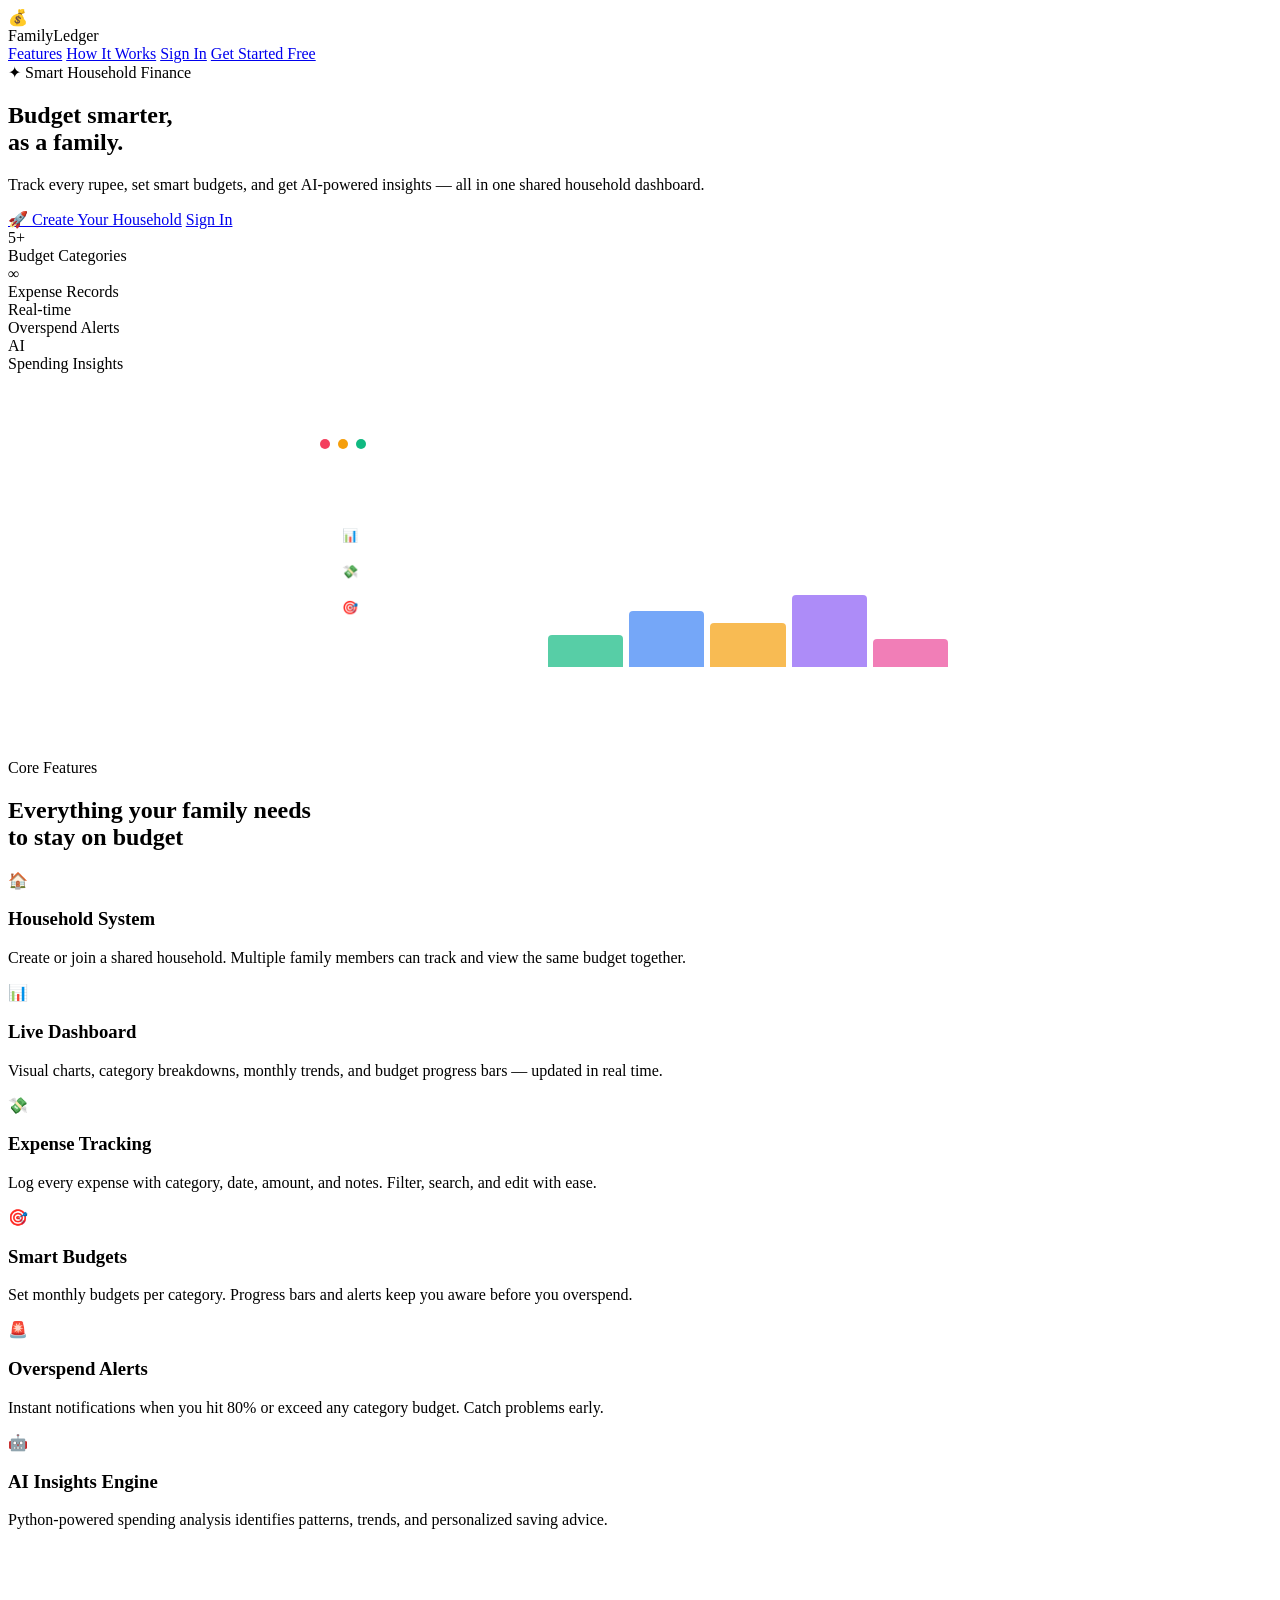
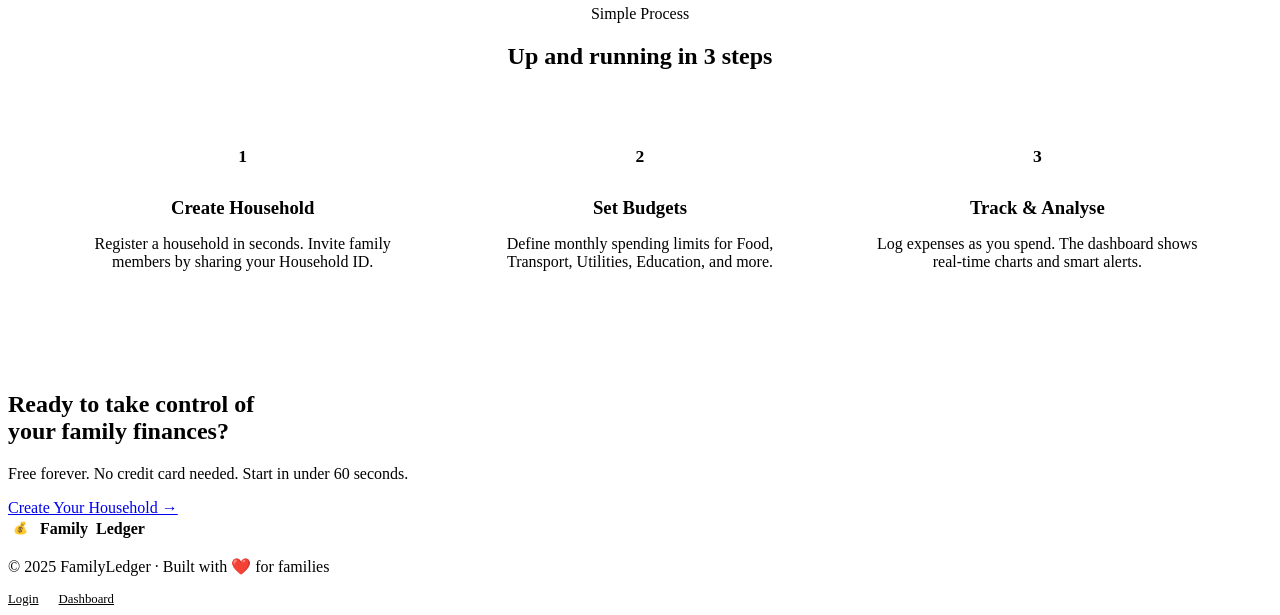
==== index.html @ c8d20b46 "Add files via upload" ====
<!DOCTYPE html>
<html lang="en">
<head>
  <meta charset="UTF-8" />
  <meta name="viewport" content="width=device-width, initial-scale=1.0" />
  <title>FamilyLedger — Smart Family Budget Planner</title>
  <link rel="stylesheet" href="style.css">
  <style>
    .screenshot-mockup {
      background: var(--bg-surface); border: 1px solid var(--border-default);
      border-radius: var(--radius-xl); padding: 20px;
      box-shadow: 0 32px 80px rgba(0,0,0,0.6), var(--shadow-accent);
      max-width: 640px; margin: 40px auto 0;
    }
    .mock-topbar { display:flex; align-items:center; gap:8px; margin-bottom:16px; }
    .mock-dot    { width:10px;height:10px;border-radius:50%; }
    .mock-bars { display:grid; grid-template-columns:repeat(5,1fr); gap:6px; height:80px; align-items:flex-end; }
    .mock-bar  { border-radius:4px 4px 0 0; background: var(--accent); opacity:0.7; }
    .mock-cards{ display:grid;grid-template-columns:repeat(3,1fr);gap:8px;margin-top:12px; }
    .mock-card { background:var(--bg-elevated);border-radius:8px;padding:10px;height:60px; }
    .mock-line { height:6px;background:var(--bg-overlay);border-radius:4px;margin-bottom:6px; }
    .mock-line.w60{width:60%} .mock-line.w80{width:80%} .mock-line.w40{width:40%} .mock-line.accent{background:var(--accent);opacity:0.5;}
    .how-steps { display:grid;grid-template-columns:repeat(3,1fr);gap:24px;margin-top:40px; }
    .how-step  { text-align:center;padding:24px; }
    .how-step .step-num { width:44px;height:44px;border-radius:50%;background:var(--accent-dim);border:1px solid var(--border-accent);color:var(--accent);font-weight:800;font-size:1.1rem;display:flex;align-items:center;justify-content:center;margin:0 auto 14px; }
    .how-step h3 { margin-bottom:8px; }
    @media(max-width:768px){.how-steps,.features-grid{grid-template-columns:1fr}}
  </style>
</head>
<body class="landing-body">

<!-- ─── Navigation ──────────────────────────────────────────── -->
<nav class="landing-nav">
  <div class="nav-logo">
    <div class="logo-icon">💰</div>
    <span>Family<span style="color:var(--accent)">Ledger</span></span>
  </div>
  <div class="nav-links">
    <a href="#features">Features</a>
    <a href="#how">How It Works</a>
    <a href="login.html" class="btn btn-secondary btn-sm">Sign In</a>
    <a href="login.html?tab=create" class="btn btn-primary btn-sm">Get Started Free</a>
  </div>
</nav>

<!-- ─── Hero ─────────────────────────────────────────────────── -->
<section class="hero">
  <div class="hero-bg"></div>
  <div class="hero-grid"></div>
  <div class="hero-content">
    <div class="hero-eyebrow">✦ Smart Household Finance</div>
    <h1>Budget smarter,<br>as a <span>family.</span></h1>
    <p>Track every rupee, set smart budgets, and get AI-powered insights — all in one shared household dashboard.</p>
    <div class="hero-cta">
      <a href="login.html?tab=create" class="btn btn-primary btn-lg">🚀 Create Your Household</a>
      <a href="login.html" class="btn btn-secondary btn-lg">Sign In</a>
    </div>

    <div class="hero-stats">
      <div class="hero-stat"><div class="s-value">5+</div><div class="s-label">Budget Categories</div></div>
      <div class="hero-stat"><div class="s-value">∞</div><div class="s-label">Expense Records</div></div>
      <div class="hero-stat"><div class="s-value">Real-time</div><div class="s-label">Overspend Alerts</div></div>
      <div class="hero-stat"><div class="s-value">AI</div><div class="s-label">Spending Insights</div></div>
    </div>
  </div>
</section>

<!-- ─── Dashboard Preview ───────────────────────────────────── -->
<div style="padding:0 48px 60px;max-width:900px;margin:0 auto;">
  <div class="screenshot-mockup">
    <div class="mock-topbar">
      <div class="mock-dot" style="background:#f43f5e"></div>
      <div class="mock-dot" style="background:#f59e0b"></div>
      <div class="mock-dot" style="background:#10b981"></div>
      <div style="flex:1;height:22px;background:var(--bg-elevated);border-radius:4px;margin-left:8px"></div>
    </div>
    <div style="display:flex;gap:12px">
      <div style="width:180px;background:var(--bg-elevated);border-radius:8px;padding:12px;flex-shrink:0">
        <div style="display:flex;align-items:center;gap:8px;margin-bottom:14px">
          <div style="width:24px;height:24px;background:linear-gradient(135deg,var(--accent),#0ea5e9);border-radius:5px"></div>
          <div class="mock-line w80" style="height:8px;margin:0"></div>
        </div>
        <div style="display:flex;flex-direction:column;gap:6px">
          <div style="background:var(--accent-dim);border-radius:5px;padding:7px 10px;display:flex;align-items:center;gap:7px"><span style="font-size:13px">📊</span><div class="mock-line w80" style="margin:0;height:7px;background:var(--accent);opacity:0.4"></div></div>
          <div style="padding:7px 10px;display:flex;align-items:center;gap:7px"><span style="font-size:13px">💸</span><div class="mock-line w60" style="margin:0;height:7px"></div></div>
          <div style="padding:7px 10px;display:flex;align-items:center;gap:7px"><span style="font-size:13px">🎯</span><div class="mock-line w80" style="margin:0;height:7px"></div></div>
        </div>
      </div>
      <div style="flex:1">
        <div class="mock-cards" style="margin-bottom:12px">
          <div class="mock-card"><div class="mock-line w40"></div><div class="mock-line w80 accent"></div></div>
          <div class="mock-card"><div class="mock-line w60"></div><div class="mock-line w40 accent"></div></div>
          <div class="mock-card"><div class="mock-line w40"></div><div class="mock-line w60 accent"></div></div>
        </div>
        <div style="background:var(--bg-elevated);border-radius:8px;padding:12px">
          <div class="mock-bars">
            <div class="mock-bar" style="height:40%;background:#10b981"></div>
            <div class="mock-bar" style="height:70%;background:#3b82f6"></div>
            <div class="mock-bar" style="height:55%;background:#f59e0b"></div>
            <div class="mock-bar" style="height:90%;background:#8b5cf6"></div>
            <div class="mock-bar" style="height:35%;background:#ec4899"></div>
          </div>
        </div>
      </div>
    </div>
  </div>
</div>

<!-- ─── Features ─────────────────────────────────────────────── -->
<section class="features-section" id="features">
  <div class="section-label label">Core Features</div>
  <h2>Everything your family needs<br>to stay on budget</h2>
  <div class="features-grid">
    <div class="feature-card">
      <div class="feature-icon">🏠</div>
      <h3>Household System</h3>
      <p>Create or join a shared household. Multiple family members can track and view the same budget together.</p>
    </div>
    <div class="feature-card">
      <div class="feature-icon">📊</div>
      <h3>Live Dashboard</h3>
      <p>Visual charts, category breakdowns, monthly trends, and budget progress bars — updated in real time.</p>
    </div>
    <div class="feature-card">
      <div class="feature-icon">💸</div>
      <h3>Expense Tracking</h3>
      <p>Log every expense with category, date, amount, and notes. Filter, search, and edit with ease.</p>
    </div>
    <div class="feature-card">
      <div class="feature-icon">🎯</div>
      <h3>Smart Budgets</h3>
      <p>Set monthly budgets per category. Progress bars and alerts keep you aware before you overspend.</p>
    </div>
    <div class="feature-card">
      <div class="feature-icon">🚨</div>
      <h3>Overspend Alerts</h3>
      <p>Instant notifications when you hit 80% or exceed any category budget. Catch problems early.</p>
    </div>
    <div class="feature-card">
      <div class="feature-icon">🤖</div>
      <h3>AI Insights Engine</h3>
      <p>Python-powered spending analysis identifies patterns, trends, and personalized saving advice.</p>
    </div>
  </div>
</section>

<!-- ─── How It Works ──────────────────────────────────────────── -->
<section style="padding:60px 48px;max-width:1200px;margin:0 auto" id="how">
  <div class="section-label label" style="text-align:center;margin-bottom:8px">Simple Process</div>
  <h2 style="text-align:center">Up and running in 3 steps</h2>
  <div class="how-steps">
    <div class="how-step">
      <div class="step-num">1</div>
      <h3>Create Household</h3>
      <p>Register a household in seconds. Invite family members by sharing your Household ID.</p>
    </div>
    <div class="how-step">
      <div class="step-num">2</div>
      <h3>Set Budgets</h3>
      <p>Define monthly spending limits for Food, Transport, Utilities, Education, and more.</p>
    </div>
    <div class="how-step">
      <div class="step-num">3</div>
      <h3>Track & Analyse</h3>
      <p>Log expenses as you spend. The dashboard shows real-time charts and smart alerts.</p>
    </div>
  </div>
</section>

<!-- ─── CTA ───────────────────────────────────────────────────── -->
<section class="cta-section">
  <h2>Ready to take control of<br>your family finances?</h2>
  <p>Free forever. No credit card needed. Start in under 60 seconds.</p>
  <a href="login.html?tab=create" class="btn btn-primary btn-lg">Create Your Household →</a>
</section>

<!-- ─── Footer ────────────────────────────────────────────────── -->
<footer class="landing-footer">
  <div style="display:flex;align-items:center;gap:8px;font-weight:700">
    <div style="width:24px;height:24px;background:linear-gradient(135deg,var(--accent),#0ea5e9);border-radius:5px;display:flex;align-items:center;justify-content:center;font-size:12px">💰</div>
    Family<span style="color:var(--accent)">Ledger</span>
  </div>
  <p>© 2025 FamilyLedger · Built with ❤️ for families</p>
  <div style="display:flex;gap:20px">
    <a href="login.html" style="font-size:0.8rem;color:var(--text-muted)">Login</a>
    <a href="dashboard.html" style="font-size:0.8rem;color:var(--text-muted)">Dashboard</a>
  </div>
</footer>

</body>
</html>
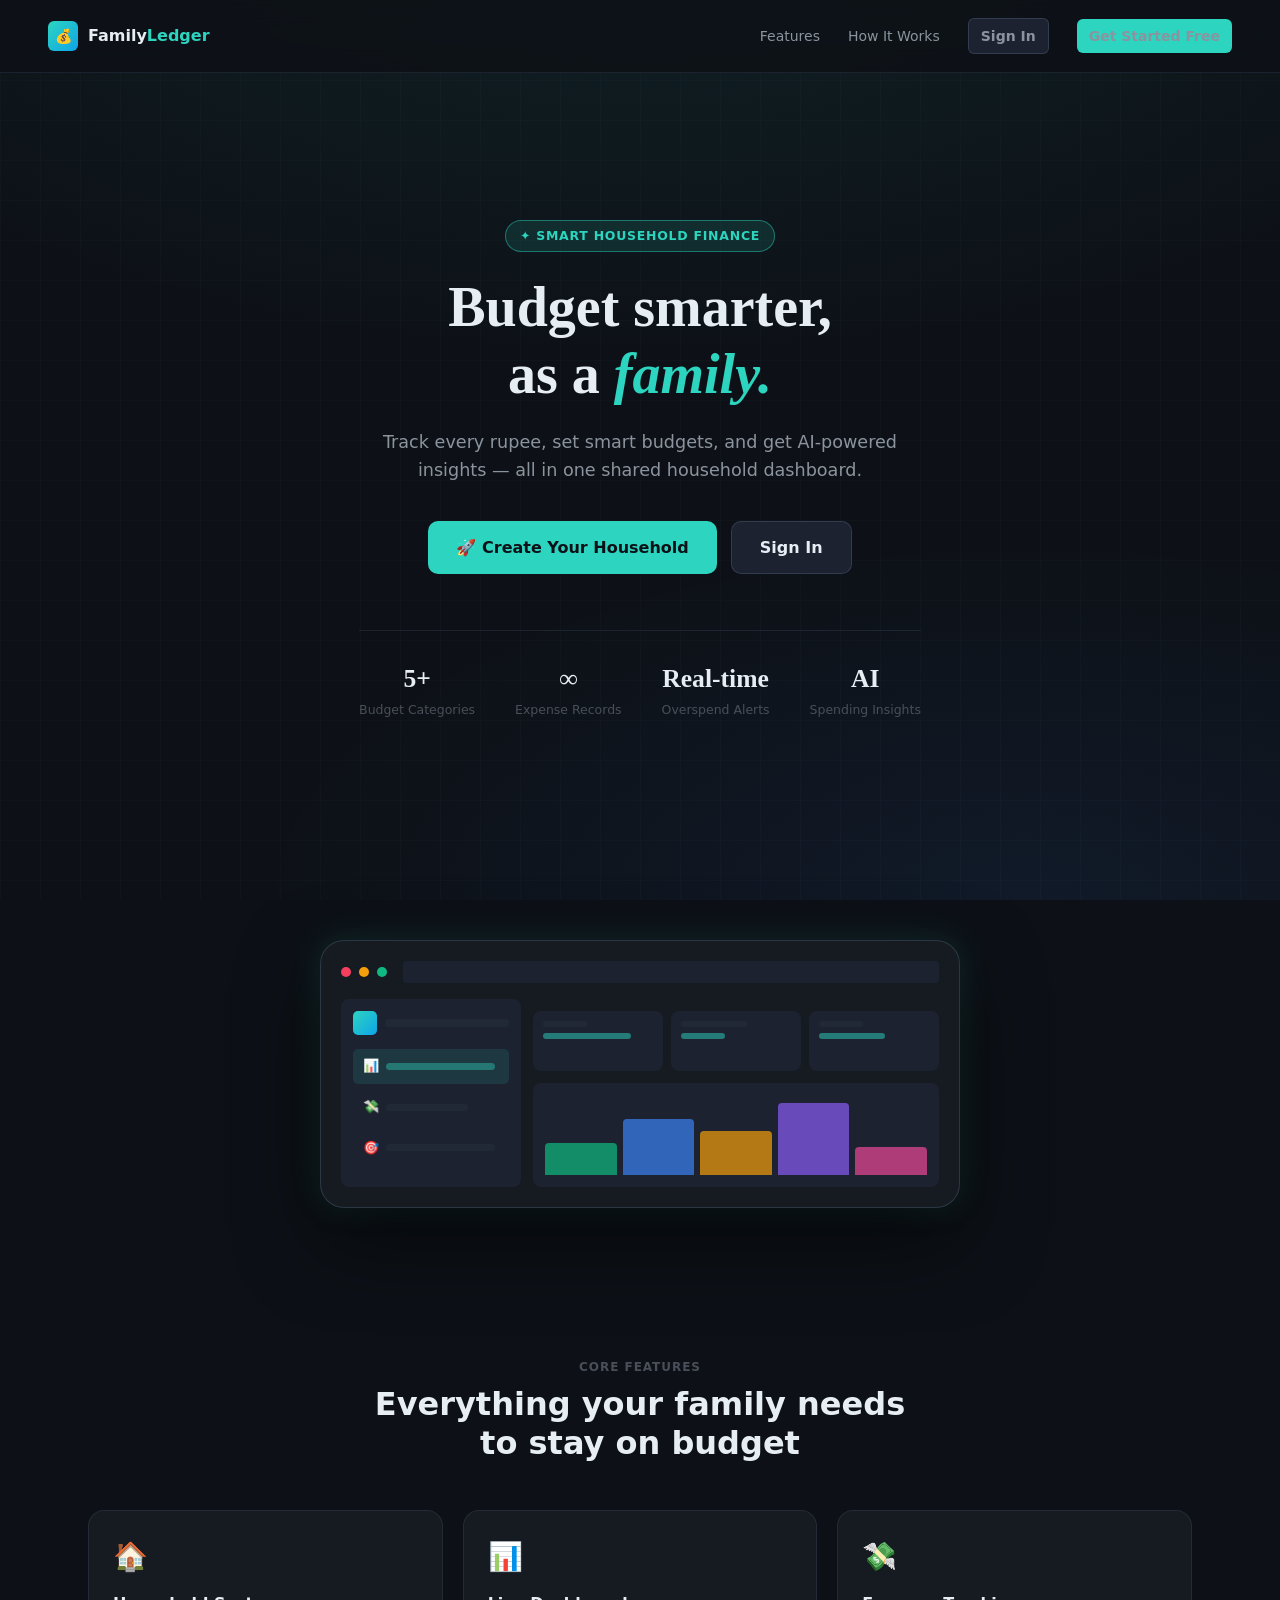
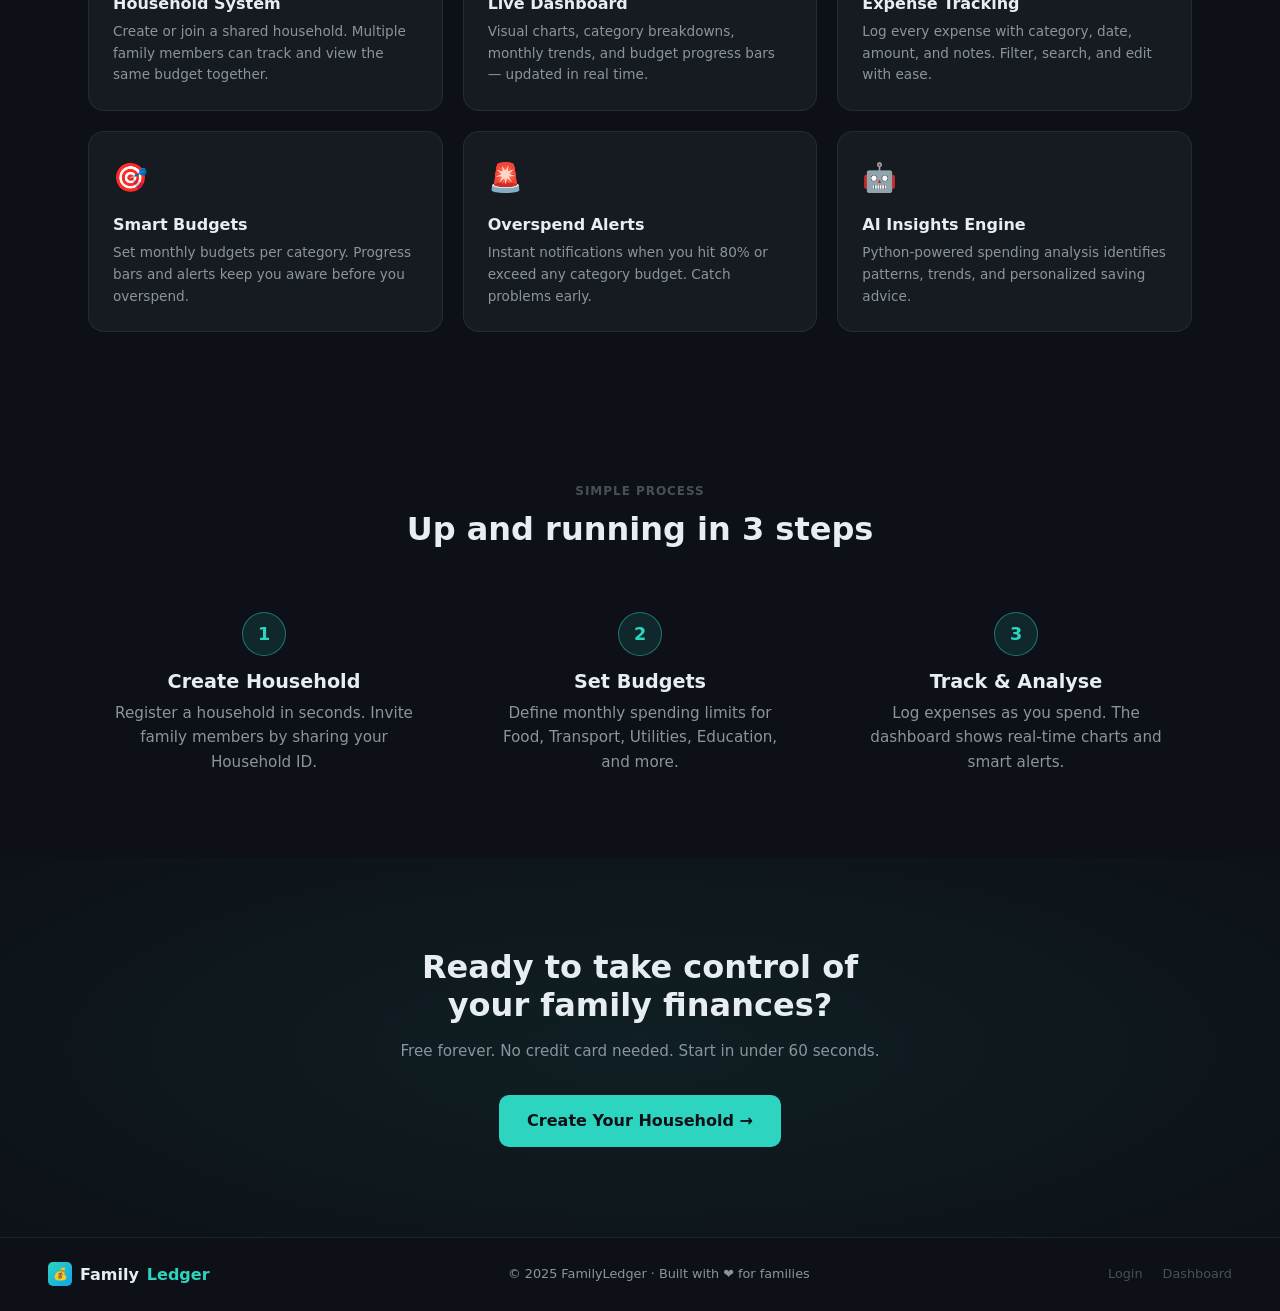
==== commit 4ed21e6d: "Update stylesheet link to use css directory" ====
--- a/index.html
+++ b/index.html
@@ -4,7 +4,7 @@
   <meta charset="UTF-8" />
   <meta name="viewport" content="width=device-width, initial-scale=1.0" />
   <title>FamilyLedger — Smart Family Budget Planner</title>
-  <link rel="stylesheet" href="style.css">
+  <link rel="stylesheet" href="css/style.css" />
   <style>
     .screenshot-mockup {
       background: var(--bg-surface); border: 1px solid var(--border-default);
--- a/css/style.css
+++ b/css/style.css
@@ -0,0 +1,697 @@
+/* ============================================================
+   Family Budget Planner — Global Stylesheet
+   Design System: Refined Financial SaaS
+   Aesthetic: Premium dark slate + teal accent
+   ============================================================ */
+
+@import url('https://fonts.googleapis.com/css2?family=DM+Serif+Display:ital@0;1&family=DM+Sans:ital,opsz,wght@0,9..40,300;0,9..40,400;0,9..40,500;0,9..40,600;1,9..40,400&display=swap');
+
+/* ─── CSS Variables ─────────────────────────────────────────── */
+:root {
+  --bg-base:        #0d1117;
+  --bg-surface:     #161b22;
+  --bg-elevated:    #1c2230;
+  --bg-overlay:     #212836;
+
+  --border-subtle:  rgba(99,119,147,0.18);
+  --border-default: rgba(99,119,147,0.30);
+  --border-accent:  rgba(45,212,191,0.45);
+
+  --text-primary:   #e6edf3;
+  --text-secondary: #8b949e;
+  --text-muted:     #484f58;
+  --text-inverse:   #0d1117;
+
+  --accent:         #2dd4bf;       /* teal */
+  --accent-dim:     rgba(45,212,191,0.12);
+  --accent-glow:    rgba(45,212,191,0.25);
+
+  --green:          #10b981;
+  --green-dim:      rgba(16,185,129,0.12);
+  --red:            #f43f5e;
+  --red-dim:        rgba(244,63,94,0.12);
+  --amber:          #f59e0b;
+  --amber-dim:      rgba(245,158,11,0.12);
+  --blue:           #3b82f6;
+  --blue-dim:       rgba(59,130,246,0.12);
+  --purple:         #8b5cf6;
+  --purple-dim:     rgba(139,92,246,0.12);
+  --pink:           #ec4899;
+  --pink-dim:       rgba(236,72,153,0.12);
+
+  --font-display:   'DM Serif Display', Georgia, serif;
+  --font-body:      'DM Sans', system-ui, sans-serif;
+
+  --radius-sm:      6px;
+  --radius-md:      10px;
+  --radius-lg:      16px;
+  --radius-xl:      24px;
+
+  --shadow-sm:      0 1px 3px rgba(0,0,0,0.4);
+  --shadow-md:      0 4px 16px rgba(0,0,0,0.5);
+  --shadow-lg:      0 12px 40px rgba(0,0,0,0.6);
+  --shadow-accent:  0 0 32px rgba(45,212,191,0.15);
+
+  --sidebar-w:      240px;
+  --topbar-h:       64px;
+  --transition:     all 0.2s cubic-bezier(0.4,0,0.2,1);
+}
+
+/* ─── Reset ─────────────────────────────────────────────────── */
+*, *::before, *::after { box-sizing: border-box; margin: 0; padding: 0; }
+html { font-size: 16px; scroll-behavior: smooth; }
+body {
+  font-family: var(--font-body);
+  background: var(--bg-base);
+  color: var(--text-primary);
+  line-height: 1.6;
+  min-height: 100vh;
+  -webkit-font-smoothing: antialiased;
+}
+a { color: inherit; text-decoration: none; }
+button { cursor: pointer; font-family: inherit; }
+input, select, textarea { font-family: inherit; }
+img { max-width: 100%; }
+ul { list-style: none; }
+
+/* ─── Typography ─────────────────────────────────────────────── */
+h1, h2, h3, h4, h5 { line-height: 1.2; font-weight: 600; }
+h1 { font-family: var(--font-display); font-size: clamp(2rem, 5vw, 3.5rem); }
+h2 { font-size: clamp(1.4rem, 3vw, 2rem); }
+h3 { font-size: 1.2rem; }
+h4 { font-size: 1rem; }
+p  { color: var(--text-secondary); font-size: 0.95rem; }
+.label { font-size: 0.75rem; font-weight: 600; letter-spacing: 0.08em; text-transform: uppercase; color: var(--text-muted); }
+.mono  { font-family: 'DM Mono', 'Courier New', monospace; }
+
+/* ─── Layout Shell ───────────────────────────────────────────── */
+.app-shell {
+  display: flex;
+  min-height: 100vh;
+}
+
+/* ─── Sidebar ────────────────────────────────────────────────── */
+.sidebar {
+  width: var(--sidebar-w);
+  background: var(--bg-surface);
+  border-right: 1px solid var(--border-subtle);
+  display: flex;
+  flex-direction: column;
+  position: fixed;
+  top: 0; left: 0;
+  height: 100vh;
+  z-index: 100;
+  transition: var(--transition);
+  overflow: hidden;
+}
+.sidebar-logo {
+  display: flex;
+  align-items: center;
+  gap: 10px;
+  padding: 20px 20px 16px;
+  border-bottom: 1px solid var(--border-subtle);
+}
+.sidebar-logo .logo-icon {
+  width: 34px; height: 34px;
+  background: linear-gradient(135deg, var(--accent), #0ea5e9);
+  border-radius: var(--radius-sm);
+  display: flex; align-items: center; justify-content: center;
+  font-size: 16px; flex-shrink: 0;
+}
+.sidebar-logo .logo-text { font-weight: 700; font-size: 0.88rem; line-height: 1.2; }
+.sidebar-logo .logo-text span { color: var(--accent); }
+
+.sidebar-nav { flex: 1; padding: 12px 10px; overflow-y: auto; }
+.nav-section { margin-bottom: 20px; }
+.nav-section-label {
+  font-size: 0.68rem; font-weight: 700; letter-spacing: 0.1em;
+  text-transform: uppercase; color: var(--text-muted);
+  padding: 0 10px; margin-bottom: 4px;
+}
+.nav-item {
+  display: flex; align-items: center; gap: 10px;
+  padding: 9px 10px; border-radius: var(--radius-sm);
+  font-size: 0.875rem; font-weight: 500;
+  color: var(--text-secondary);
+  transition: var(--transition);
+  cursor: pointer; position: relative;
+}
+.nav-item:hover { background: var(--bg-elevated); color: var(--text-primary); }
+.nav-item.active {
+  background: var(--accent-dim);
+  color: var(--accent);
+  border: 1px solid var(--border-accent);
+}
+.nav-item .nav-icon { font-size: 16px; width: 20px; text-align: center; }
+.nav-item .nav-badge {
+  margin-left: auto;
+  background: var(--red);
+  color: white; font-size: 0.65rem; font-weight: 700;
+  padding: 2px 6px; border-radius: 100px;
+}
+
+.sidebar-footer {
+  padding: 12px 10px 16px;
+  border-top: 1px solid var(--border-subtle);
+}
+.household-chip {
+  display: flex; align-items: center; gap: 8px;
+  background: var(--bg-elevated);
+  border: 1px solid var(--border-default);
+  border-radius: var(--radius-sm);
+  padding: 8px 10px; cursor: pointer;
+  transition: var(--transition);
+}
+.household-chip:hover { border-color: var(--border-accent); }
+.household-chip .hh-avatar {
+  width: 28px; height: 28px;
+  background: linear-gradient(135deg, var(--purple), var(--blue));
+  border-radius: 50%;
+  display: flex; align-items: center; justify-content: center;
+  font-size: 12px; font-weight: 700; flex-shrink: 0;
+}
+.household-chip .hh-info { flex: 1; min-width: 0; }
+.household-chip .hh-name { font-size: 0.8rem; font-weight: 600; white-space: nowrap; overflow: hidden; text-overflow: ellipsis; }
+.household-chip .hh-role { font-size: 0.68rem; color: var(--text-muted); }
+
+/* ─── Main Content ───────────────────────────────────────────── */
+.main-content {
+  margin-left: var(--sidebar-w);
+  flex: 1;
+  min-height: 100vh;
+  display: flex;
+  flex-direction: column;
+}
+
+/* ─── Topbar ─────────────────────────────────────────────────── */
+.topbar {
+  height: var(--topbar-h);
+  background: var(--bg-surface);
+  border-bottom: 1px solid var(--border-subtle);
+  display: flex; align-items: center; justify-content: space-between;
+  padding: 0 28px;
+  position: sticky; top: 0; z-index: 50;
+}
+.topbar-left { display: flex; align-items: center; gap: 12px; }
+.topbar-title { font-size: 1rem; font-weight: 600; }
+.topbar-subtitle { font-size: 0.8rem; color: var(--text-muted); }
+.topbar-right { display: flex; align-items: center; gap: 12px; }
+
+/* ─── Page Content ───────────────────────────────────────────── */
+.page-content { flex: 1; padding: 28px; overflow-y: auto; }
+.page-header { margin-bottom: 28px; }
+.page-header h2 { margin-bottom: 4px; }
+
+/* ─── Card ───────────────────────────────────────────────────── */
+.card {
+  background: var(--bg-surface);
+  border: 1px solid var(--border-subtle);
+  border-radius: var(--radius-lg);
+  padding: 22px;
+  transition: var(--transition);
+}
+.card:hover { border-color: var(--border-default); }
+.card-header {
+  display: flex; align-items: flex-start; justify-content: space-between;
+  margin-bottom: 18px;
+}
+.card-title { font-size: 0.9rem; font-weight: 600; color: var(--text-primary); }
+.card-subtitle { font-size: 0.78rem; color: var(--text-muted); margin-top: 2px; }
+
+/* ─── Stat Card ──────────────────────────────────────────────── */
+.stat-card {
+  background: var(--bg-surface);
+  border: 1px solid var(--border-subtle);
+  border-radius: var(--radius-lg);
+  padding: 22px;
+  transition: var(--transition);
+  position: relative;
+  overflow: hidden;
+}
+.stat-card::before {
+  content: '';
+  position: absolute;
+  top: 0; left: 0; right: 0; height: 2px;
+  background: var(--accent-color, var(--accent));
+  opacity: 0.7;
+}
+.stat-card:hover { transform: translateY(-2px); box-shadow: var(--shadow-md); }
+.stat-card .stat-icon {
+  width: 38px; height: 38px;
+  background: var(--icon-bg, var(--accent-dim));
+  border-radius: var(--radius-sm);
+  display: flex; align-items: center; justify-content: center;
+  font-size: 18px; margin-bottom: 14px;
+}
+.stat-card .stat-value {
+  font-size: 1.8rem; font-weight: 700;
+  font-family: var(--font-display);
+  letter-spacing: -0.02em;
+  margin-bottom: 4px;
+}
+.stat-card .stat-label { font-size: 0.78rem; color: var(--text-muted); font-weight: 500; }
+.stat-card .stat-delta {
+  font-size: 0.75rem; font-weight: 600;
+  margin-top: 8px;
+  display: inline-flex; align-items: center; gap: 4px;
+  padding: 2px 8px; border-radius: 100px;
+}
+.stat-card .stat-delta.up { background: var(--green-dim); color: var(--green); }
+.stat-card .stat-delta.down { background: var(--red-dim); color: var(--red); }
+.stat-card .stat-delta.neutral { background: var(--amber-dim); color: var(--amber); }
+
+/* ─── Grid System ────────────────────────────────────────────── */
+.grid { display: grid; gap: 20px; }
+.grid-2 { grid-template-columns: repeat(2, 1fr); }
+.grid-3 { grid-template-columns: repeat(3, 1fr); }
+.grid-4 { grid-template-columns: repeat(4, 1fr); }
+.grid-cols-3-2 { grid-template-columns: 3fr 2fr; }
+.grid-cols-2-1 { grid-template-columns: 2fr 1fr; }
+
+/* ─── Buttons ────────────────────────────────────────────────── */
+.btn {
+  display: inline-flex; align-items: center; gap: 8px;
+  padding: 9px 18px; border-radius: var(--radius-sm);
+  font-size: 0.875rem; font-weight: 600;
+  border: none; transition: var(--transition);
+  white-space: nowrap;
+}
+.btn-primary {
+  background: var(--accent);
+  color: var(--text-inverse);
+}
+.btn-primary:hover { background: #14b8a6; box-shadow: var(--shadow-accent); }
+.btn-secondary {
+  background: var(--bg-elevated);
+  color: var(--text-primary);
+  border: 1px solid var(--border-default);
+}
+.btn-secondary:hover { border-color: var(--accent); color: var(--accent); }
+.btn-danger {
+  background: var(--red-dim);
+  color: var(--red);
+  border: 1px solid rgba(244,63,94,0.2);
+}
+.btn-danger:hover { background: var(--red); color: white; }
+.btn-ghost { background: transparent; color: var(--text-secondary); padding: 8px 12px; }
+.btn-ghost:hover { background: var(--bg-elevated); color: var(--text-primary); }
+.btn-icon { padding: 8px; border-radius: var(--radius-sm); }
+.btn-sm { padding: 6px 12px; font-size: 0.8rem; }
+.btn-lg { padding: 13px 28px; font-size: 1rem; border-radius: var(--radius-md); }
+
+/* ─── Form Elements ──────────────────────────────────────────── */
+.form-group { margin-bottom: 18px; }
+.form-label {
+  display: block; margin-bottom: 7px;
+  font-size: 0.82rem; font-weight: 600;
+  color: var(--text-secondary);
+}
+.form-label .required { color: var(--red); margin-left: 3px; }
+.form-input, .form-select, .form-textarea {
+  width: 100%;
+  background: var(--bg-elevated);
+  border: 1px solid var(--border-default);
+  border-radius: var(--radius-sm);
+  padding: 10px 14px;
+  font-size: 0.9rem;
+  color: var(--text-primary);
+  transition: var(--transition);
+  outline: none;
+  appearance: none;
+}
+.form-input:focus, .form-select:focus, .form-textarea:focus {
+  border-color: var(--accent);
+  box-shadow: 0 0 0 3px var(--accent-glow);
+}
+.form-input::placeholder, .form-textarea::placeholder { color: var(--text-muted); }
+.form-select { background-image: url("data:image/svg+xml,%3Csvg xmlns='http://www.w3.org/2000/svg' width='12' height='12' viewBox='0 0 24 24' fill='none' stroke='%238b949e' stroke-width='2'%3E%3Cpath d='M6 9l6 6 6-6'/%3E%3C/svg%3E"); background-repeat: no-repeat; background-position: right 12px center; padding-right: 36px; }
+.form-textarea { resize: vertical; min-height: 90px; }
+.form-hint { font-size: 0.75rem; color: var(--text-muted); margin-top: 5px; }
+.form-error { font-size: 0.75rem; color: var(--red); margin-top: 5px; }
+.form-row { display: grid; gap: 16px; grid-template-columns: 1fr 1fr; }
+
+/* ─── Progress Bar ───────────────────────────────────────────── */
+.progress-bar-wrap { margin-bottom: 14px; }
+.progress-bar-label {
+  display: flex; justify-content: space-between; align-items: center;
+  margin-bottom: 6px;
+}
+.progress-bar-label .pb-name { font-size: 0.85rem; font-weight: 500; display: flex; align-items: center; gap: 6px; }
+.progress-bar-label .pb-values { font-size: 0.78rem; color: var(--text-muted); }
+.progress-track {
+  height: 7px; background: var(--bg-overlay);
+  border-radius: 100px; overflow: hidden;
+}
+.progress-fill {
+  height: 100%; border-radius: 100px;
+  background: var(--fill-color, var(--accent));
+  transition: width 0.7s cubic-bezier(0.4,0,0.2,1);
+}
+.progress-fill.over { background: var(--red); }
+
+/* ─── Alert / Notice ─────────────────────────────────────────── */
+.alert {
+  display: flex; align-items: flex-start; gap: 12px;
+  padding: 13px 16px; border-radius: var(--radius-md);
+  font-size: 0.875rem; margin-bottom: 12px;
+}
+.alert-danger  { background: var(--red-dim);   border: 1px solid rgba(244,63,94,0.25); color: var(--red); }
+.alert-warning { background: var(--amber-dim); border: 1px solid rgba(245,158,11,0.25); color: var(--amber); }
+.alert-success { background: var(--green-dim); border: 1px solid rgba(16,185,129,0.25); color: var(--green); }
+.alert-info    { background: var(--accent-dim); border: 1px solid var(--border-accent); color: var(--accent); }
+.alert-icon { font-size: 16px; flex-shrink: 0; margin-top: 1px; }
+.alert-body { flex: 1; }
+.alert-title { font-weight: 700; margin-bottom: 2px; }
+.alert-msg { opacity: 0.85; }
+
+/* ─── Badge ──────────────────────────────────────────────────── */
+.badge {
+  display: inline-flex; align-items: center; gap: 5px;
+  padding: 3px 9px; border-radius: 100px;
+  font-size: 0.72rem; font-weight: 700;
+}
+.badge-green  { background: var(--green-dim);  color: var(--green); }
+.badge-red    { background: var(--red-dim);    color: var(--red); }
+.badge-amber  { background: var(--amber-dim);  color: var(--amber); }
+.badge-blue   { background: var(--blue-dim);   color: var(--blue); }
+.badge-purple { background: var(--purple-dim); color: var(--purple); }
+.badge-accent { background: var(--accent-dim); color: var(--accent); }
+
+/* ─── Table ──────────────────────────────────────────────────── */
+.data-table { width: 100%; border-collapse: collapse; }
+.data-table th {
+  text-align: left; padding: 11px 14px;
+  font-size: 0.72rem; font-weight: 700; letter-spacing: 0.07em; text-transform: uppercase;
+  color: var(--text-muted);
+  border-bottom: 1px solid var(--border-subtle);
+}
+.data-table td {
+  padding: 13px 14px; font-size: 0.875rem;
+  border-bottom: 1px solid var(--border-subtle);
+  vertical-align: middle;
+}
+.data-table tr:last-child td { border-bottom: none; }
+.data-table tbody tr:hover { background: var(--bg-elevated); }
+.data-table .td-amount { font-weight: 700; font-family: var(--font-display); }
+.data-table .td-muted  { color: var(--text-muted); font-size: 0.8rem; }
+
+/* ─── Avatar ─────────────────────────────────────────────────── */
+.avatar {
+  width: 34px; height: 34px; border-radius: 50%;
+  display: flex; align-items: center; justify-content: center;
+  font-size: 13px; font-weight: 700; flex-shrink: 0;
+  background: linear-gradient(135deg, var(--accent), var(--blue));
+  color: var(--text-inverse);
+}
+
+/* ─── Tag ────────────────────────────────────────────────────── */
+.category-tag {
+  display: inline-flex; align-items: center; gap: 5px;
+  padding: 3px 10px; border-radius: 100px;
+  font-size: 0.78rem; font-weight: 600;
+  background: var(--tag-bg, var(--accent-dim));
+  color: var(--tag-color, var(--accent));
+}
+
+/* ─── Empty State ────────────────────────────────────────────── */
+.empty-state {
+  text-align: center; padding: 48px 24px;
+  color: var(--text-muted);
+}
+.empty-state .empty-icon { font-size: 48px; margin-bottom: 14px; opacity: 0.5; }
+.empty-state h4 { color: var(--text-secondary); margin-bottom: 6px; }
+.empty-state p  { font-size: 0.85rem; }
+
+/* ─── Loading ────────────────────────────────────────────────── */
+.spinner {
+  width: 22px; height: 22px;
+  border: 2px solid var(--border-default);
+  border-top-color: var(--accent);
+  border-radius: 50%;
+  animation: spin 0.7s linear infinite;
+}
+@keyframes spin { to { transform: rotate(360deg); } }
+
+/* ─── Month Filter Pills ─────────────────────────────────────── */
+.filter-pills { display: flex; gap: 8px; flex-wrap: wrap; margin-bottom: 20px; }
+.filter-pill {
+  padding: 6px 14px; border-radius: 100px;
+  font-size: 0.8rem; font-weight: 600;
+  background: var(--bg-elevated);
+  border: 1px solid var(--border-default);
+  color: var(--text-secondary);
+  cursor: pointer; transition: var(--transition);
+}
+.filter-pill:hover { border-color: var(--accent); color: var(--accent); }
+.filter-pill.active {
+  background: var(--accent-dim);
+  border-color: var(--border-accent);
+  color: var(--accent);
+}
+
+/* ─── Chart Container ────────────────────────────────────────── */
+.chart-wrap { position: relative; }
+.chart-wrap canvas { max-height: 280px; }
+
+/* ─── Divider ────────────────────────────────────────────────── */
+.divider { border: none; border-top: 1px solid var(--border-subtle); margin: 20px 0; }
+
+/* ─── Toasts / Notifications ─────────────────────────────────── */
+#toast-container {
+  position: fixed; top: 20px; right: 24px;
+  z-index: 9999; display: flex; flex-direction: column; gap: 10px;
+}
+.toast {
+  display: flex; align-items: flex-start; gap: 12px;
+  padding: 13px 18px;
+  background: var(--bg-overlay);
+  border: 1px solid var(--border-default);
+  border-radius: var(--radius-md);
+  box-shadow: var(--shadow-lg);
+  font-size: 0.875rem; min-width: 280px; max-width: 380px;
+  animation: slideIn 0.3s ease;
+}
+.toast.success { border-left: 3px solid var(--green); }
+.toast.error   { border-left: 3px solid var(--red); }
+.toast.info    { border-left: 3px solid var(--accent); }
+.toast-icon    { font-size: 16px; margin-top: 1px; }
+.toast-body    { flex: 1; }
+.toast-title   { font-weight: 700; margin-bottom: 2px; }
+.toast-msg     { color: var(--text-muted); font-size: 0.8rem; }
+@keyframes slideIn { from { opacity: 0; transform: translateX(20px); } to { opacity: 1; transform: none; } }
+
+/* ─── Modal ──────────────────────────────────────────────────── */
+.modal-overlay {
+  position: fixed; inset: 0;
+  background: rgba(0,0,0,0.65); backdrop-filter: blur(4px);
+  z-index: 200; display: flex; align-items: center; justify-content: center;
+  padding: 20px;
+}
+.modal {
+  background: var(--bg-surface);
+  border: 1px solid var(--border-default);
+  border-radius: var(--radius-xl);
+  padding: 28px; width: 100%; max-width: 480px;
+  box-shadow: var(--shadow-lg);
+  animation: modalIn 0.25s ease;
+}
+@keyframes modalIn { from { opacity: 0; transform: scale(0.95); } to { opacity: 1; transform: scale(1); } }
+.modal-header { display: flex; align-items: flex-start; justify-content: space-between; margin-bottom: 20px; }
+.modal-title  { font-size: 1.1rem; font-weight: 700; }
+.modal-close  { background: none; border: none; color: var(--text-muted); font-size: 20px; line-height: 1; padding: 4px; cursor: pointer; transition: var(--transition); border-radius: var(--radius-sm); }
+.modal-close:hover { background: var(--bg-elevated); color: var(--text-primary); }
+.modal-footer { display: flex; justify-content: flex-end; gap: 10px; margin-top: 24px; }
+
+/* ─── Scrollbar ──────────────────────────────────────────────── */
+::-webkit-scrollbar { width: 6px; height: 6px; }
+::-webkit-scrollbar-track { background: transparent; }
+::-webkit-scrollbar-thumb { background: var(--border-default); border-radius: 100px; }
+::-webkit-scrollbar-thumb:hover { background: var(--text-muted); }
+
+/* ─── Responsive ─────────────────────────────────────────────── */
+@media (max-width: 1024px) {
+  .grid-4 { grid-template-columns: repeat(2, 1fr); }
+  .grid-3 { grid-template-columns: repeat(2, 1fr); }
+  .grid-cols-3-2, .grid-cols-2-1 { grid-template-columns: 1fr; }
+}
+@media (max-width: 768px) {
+  :root { --sidebar-w: 0px; }
+  .sidebar { transform: translateX(-240px); width: 240px; }
+  .sidebar.open { transform: translateX(0); }
+  .main-content { margin-left: 0; }
+  .grid-2, .grid-3, .grid-4 { grid-template-columns: 1fr; }
+  .form-row { grid-template-columns: 1fr; }
+  .page-content { padding: 16px; }
+  .topbar { padding: 0 16px; }
+  .data-table { font-size: 0.8rem; }
+  .data-table th, .data-table td { padding: 10px 10px; }
+}
+
+/* ─── Utility Classes ────────────────────────────────────────── */
+.flex         { display: flex; }
+.flex-col     { flex-direction: column; }
+.items-center { align-items: center; }
+.items-start  { align-items: flex-start; }
+.justify-between { justify-content: space-between; }
+.justify-center  { justify-content: center; }
+.gap-sm  { gap: 8px; }
+.gap-md  { gap: 16px; }
+.gap-lg  { gap: 24px; }
+.text-accent  { color: var(--accent); }
+.text-green   { color: var(--green); }
+.text-red     { color: var(--red); }
+.text-amber   { color: var(--amber); }
+.text-muted   { color: var(--text-muted); }
+.text-sm      { font-size: 0.85rem; }
+.text-xs      { font-size: 0.75rem; }
+.font-bold    { font-weight: 700; }
+.font-medium  { font-weight: 500; }
+.mt-sm  { margin-top: 8px; }
+.mt-md  { margin-top: 16px; }
+.mt-lg  { margin-top: 24px; }
+.mb-sm  { margin-bottom: 8px; }
+.mb-md  { margin-bottom: 16px; }
+.mb-lg  { margin-bottom: 24px; }
+.truncate { white-space: nowrap; overflow: hidden; text-overflow: ellipsis; }
+.w-full   { width: 100%; }
+.hidden   { display: none; }
+.cursor-pointer { cursor: pointer; }
+.rounded-full   { border-radius: 100px; }
+
+/* ─── Landing Page Specifics ─────────────────────────────────── */
+.landing-body { background: var(--bg-base); overflow-x: hidden; }
+.landing-nav {
+  display: flex; align-items: center; justify-content: space-between;
+  padding: 18px 48px;
+  position: fixed; top: 0; left: 0; right: 0; z-index: 100;
+  background: rgba(13,17,23,0.85); backdrop-filter: blur(12px);
+  border-bottom: 1px solid var(--border-subtle);
+}
+.landing-nav .nav-logo { display: flex; align-items: center; gap: 10px; font-weight: 700; font-size: 1rem; }
+.landing-nav .nav-logo .logo-icon { width: 30px; height: 30px; background: linear-gradient(135deg, var(--accent), #0ea5e9); border-radius: 6px; display: flex; align-items: center; justify-content: center; font-size: 14px; }
+.landing-nav .nav-links { display: flex; align-items: center; gap: 28px; }
+.landing-nav .nav-links a { font-size: 0.875rem; color: var(--text-secondary); transition: var(--transition); }
+.landing-nav .nav-links a:hover { color: var(--text-primary); }
+.hero {
+  min-height: 100vh; display: flex; align-items: center; justify-content: center;
+  text-align: center; padding: 100px 20px 60px;
+  position: relative; overflow: hidden;
+}
+.hero-bg {
+  position: absolute; inset: 0; z-index: 0;
+  background: radial-gradient(ellipse 80% 60% at 50% -20%, rgba(45,212,191,0.1), transparent),
+              radial-gradient(ellipse 60% 40% at 80% 100%, rgba(59,130,246,0.08), transparent);
+}
+.hero-grid {
+  position: absolute; inset: 0; z-index: 0;
+  background-image: linear-gradient(rgba(99,119,147,0.04) 1px, transparent 1px),
+                    linear-gradient(90deg, rgba(99,119,147,0.04) 1px, transparent 1px);
+  background-size: 40px 40px;
+}
+.hero-content { position: relative; z-index: 1; max-width: 760px; }
+.hero-eyebrow {
+  display: inline-flex; align-items: center; gap: 8px;
+  background: var(--accent-dim); border: 1px solid var(--border-accent);
+  border-radius: 100px; padding: 5px 14px;
+  font-size: 0.78rem; font-weight: 700; color: var(--accent);
+  letter-spacing: 0.06em; text-transform: uppercase; margin-bottom: 22px;
+}
+.hero h1 { margin-bottom: 20px; }
+.hero h1 span { color: var(--accent); font-style: italic; }
+.hero p { font-size: 1.1rem; max-width: 520px; margin: 0 auto 36px; }
+.hero-cta { display: flex; gap: 14px; justify-content: center; flex-wrap: wrap; }
+.hero-stats {
+  display: flex; gap: 40px; justify-content: center;
+  margin-top: 56px; padding-top: 28px;
+  border-top: 1px solid var(--border-subtle);
+}
+.hero-stat .s-value { font-size: 1.6rem; font-weight: 800; font-family: var(--font-display); color: var(--text-primary); }
+.hero-stat .s-label { font-size: 0.78rem; color: var(--text-muted); }
+
+.features-section { padding: 90px 48px; max-width: 1200px; margin: 0 auto; }
+.features-section .section-label { text-align: center; margin-bottom: 8px; }
+.features-section h2 { text-align: center; margin-bottom: 48px; }
+.features-grid { display: grid; grid-template-columns: repeat(3, 1fr); gap: 20px; }
+.feature-card {
+  background: var(--bg-surface); border: 1px solid var(--border-subtle);
+  border-radius: var(--radius-lg); padding: 24px;
+  transition: var(--transition);
+}
+.feature-card:hover { border-color: var(--border-accent); transform: translateY(-3px); box-shadow: var(--shadow-accent); }
+.feature-icon { font-size: 28px; margin-bottom: 14px; }
+.feature-card h3 { margin-bottom: 8px; font-size: 1rem; }
+.feature-card p  { font-size: 0.85rem; }
+
+.cta-section {
+  padding: 90px 48px; text-align: center;
+  position: relative; overflow: hidden;
+}
+.cta-section::before {
+  content: '';
+  position: absolute; inset: 0;
+  background: radial-gradient(ellipse 70% 80% at 50% 50%, rgba(45,212,191,0.07), transparent);
+}
+.cta-section h2 { margin-bottom: 14px; position: relative; }
+.cta-section p  { margin-bottom: 32px; position: relative; }
+.cta-section .btn { position: relative; }
+
+.landing-footer {
+  padding: 24px 48px; border-top: 1px solid var(--border-subtle);
+  display: flex; align-items: center; justify-content: space-between;
+}
+.landing-footer p { font-size: 0.8rem; }
+
+/* ─── Login Page ─────────────────────────────────────────────── */
+.auth-page {
+  min-height: 100vh; display: flex;
+  background: var(--bg-base);
+}
+.auth-side {
+  width: 480px; flex-shrink: 0;
+  background: var(--bg-surface);
+  border-right: 1px solid var(--border-subtle);
+  display: flex; flex-direction: column;
+  padding: 40px;
+}
+.auth-side .auth-logo { display: flex; align-items: center; gap: 10px; margin-bottom: 48px; font-weight: 700; }
+.auth-side .auth-logo .logo-icon { width: 32px; height: 32px; background: linear-gradient(135deg, var(--accent), #0ea5e9); border-radius: 6px; display: flex; align-items: center; justify-content: center; font-size: 15px; }
+.auth-form-wrap { flex: 1; display: flex; flex-direction: column; justify-content: center; max-width: 360px; }
+.auth-form-wrap h2 { margin-bottom: 6px; }
+.auth-form-wrap .auth-sub { margin-bottom: 32px; }
+.auth-visual {
+  flex: 1; display: flex; align-items: center; justify-content: center;
+  position: relative; overflow: hidden;
+  background: radial-gradient(ellipse 60% 70% at 50% 50%, rgba(45,212,191,0.08), transparent);
+}
+.auth-visual .av-content { position: relative; z-index: 1; text-align: center; padding: 40px; }
+.auth-visual .av-card {
+  background: var(--bg-surface); border: 1px solid var(--border-default);
+  border-radius: var(--radius-xl); padding: 24px; width: 300px;
+  text-align: left; box-shadow: var(--shadow-lg);
+  margin-bottom: 16px;
+}
+.tabs {
+  display: flex; background: var(--bg-elevated);
+  border-radius: var(--radius-sm); padding: 4px; margin-bottom: 24px;
+}
+.tab-btn {
+  flex: 1; padding: 8px; border: none; background: none;
+  font-size: 0.85rem; font-weight: 600; color: var(--text-secondary);
+  border-radius: calc(var(--radius-sm) - 2px);
+  cursor: pointer; transition: var(--transition);
+}
+.tab-btn.active { background: var(--bg-surface); color: var(--text-primary); box-shadow: var(--shadow-sm); }
+.tab-content { display: none; }
+.tab-content.active { display: block; }
+
+@media (max-width: 768px) {
+  .landing-nav { padding: 14px 20px; }
+  .landing-nav .nav-links { display: none; }
+  .features-grid { grid-template-columns: 1fr; }
+  .features-section, .cta-section { padding: 60px 20px; }
+  .hero { padding: 80px 20px 40px; }
+  .hero-stats { gap: 20px; flex-wrap: wrap; }
+  .auth-side { width: 100%; border-right: none; }
+  .auth-visual { display: none; }
+  .landing-footer { flex-direction: column; gap: 10px; text-align: center; }
+}
